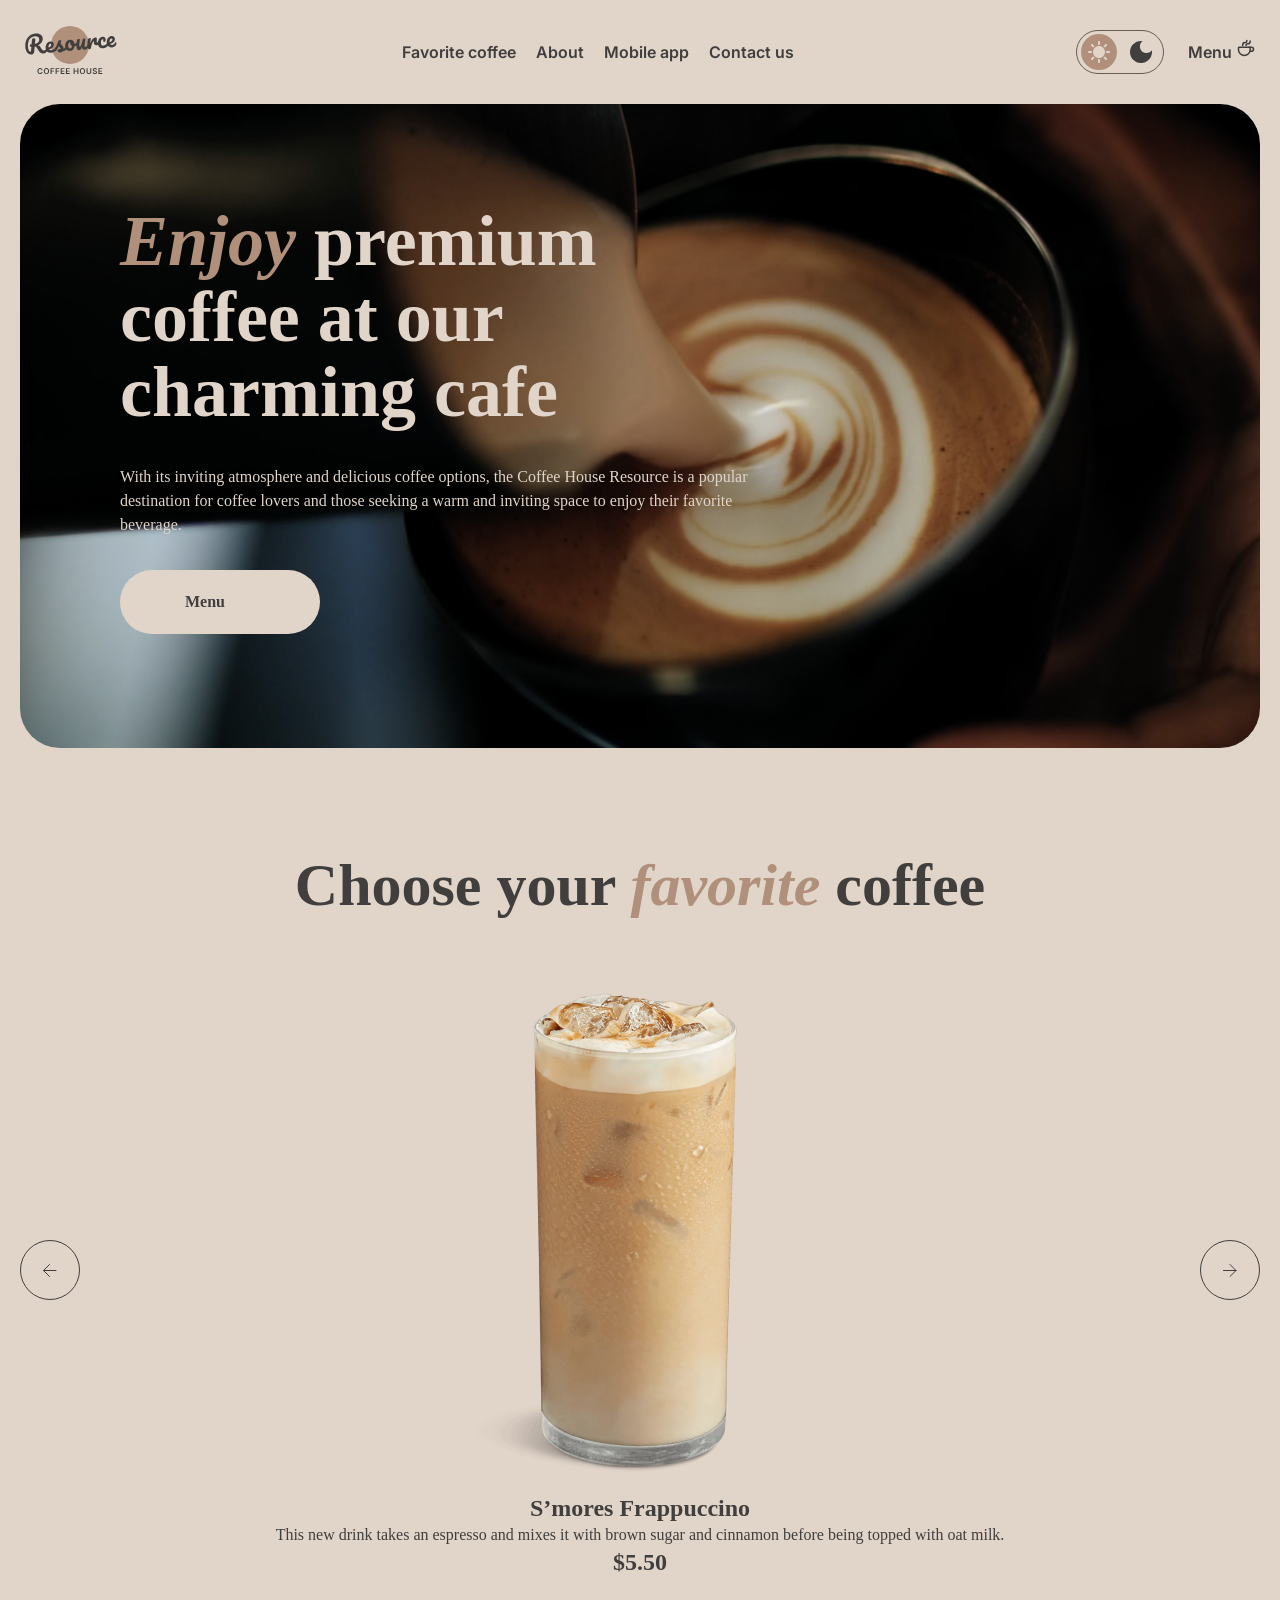
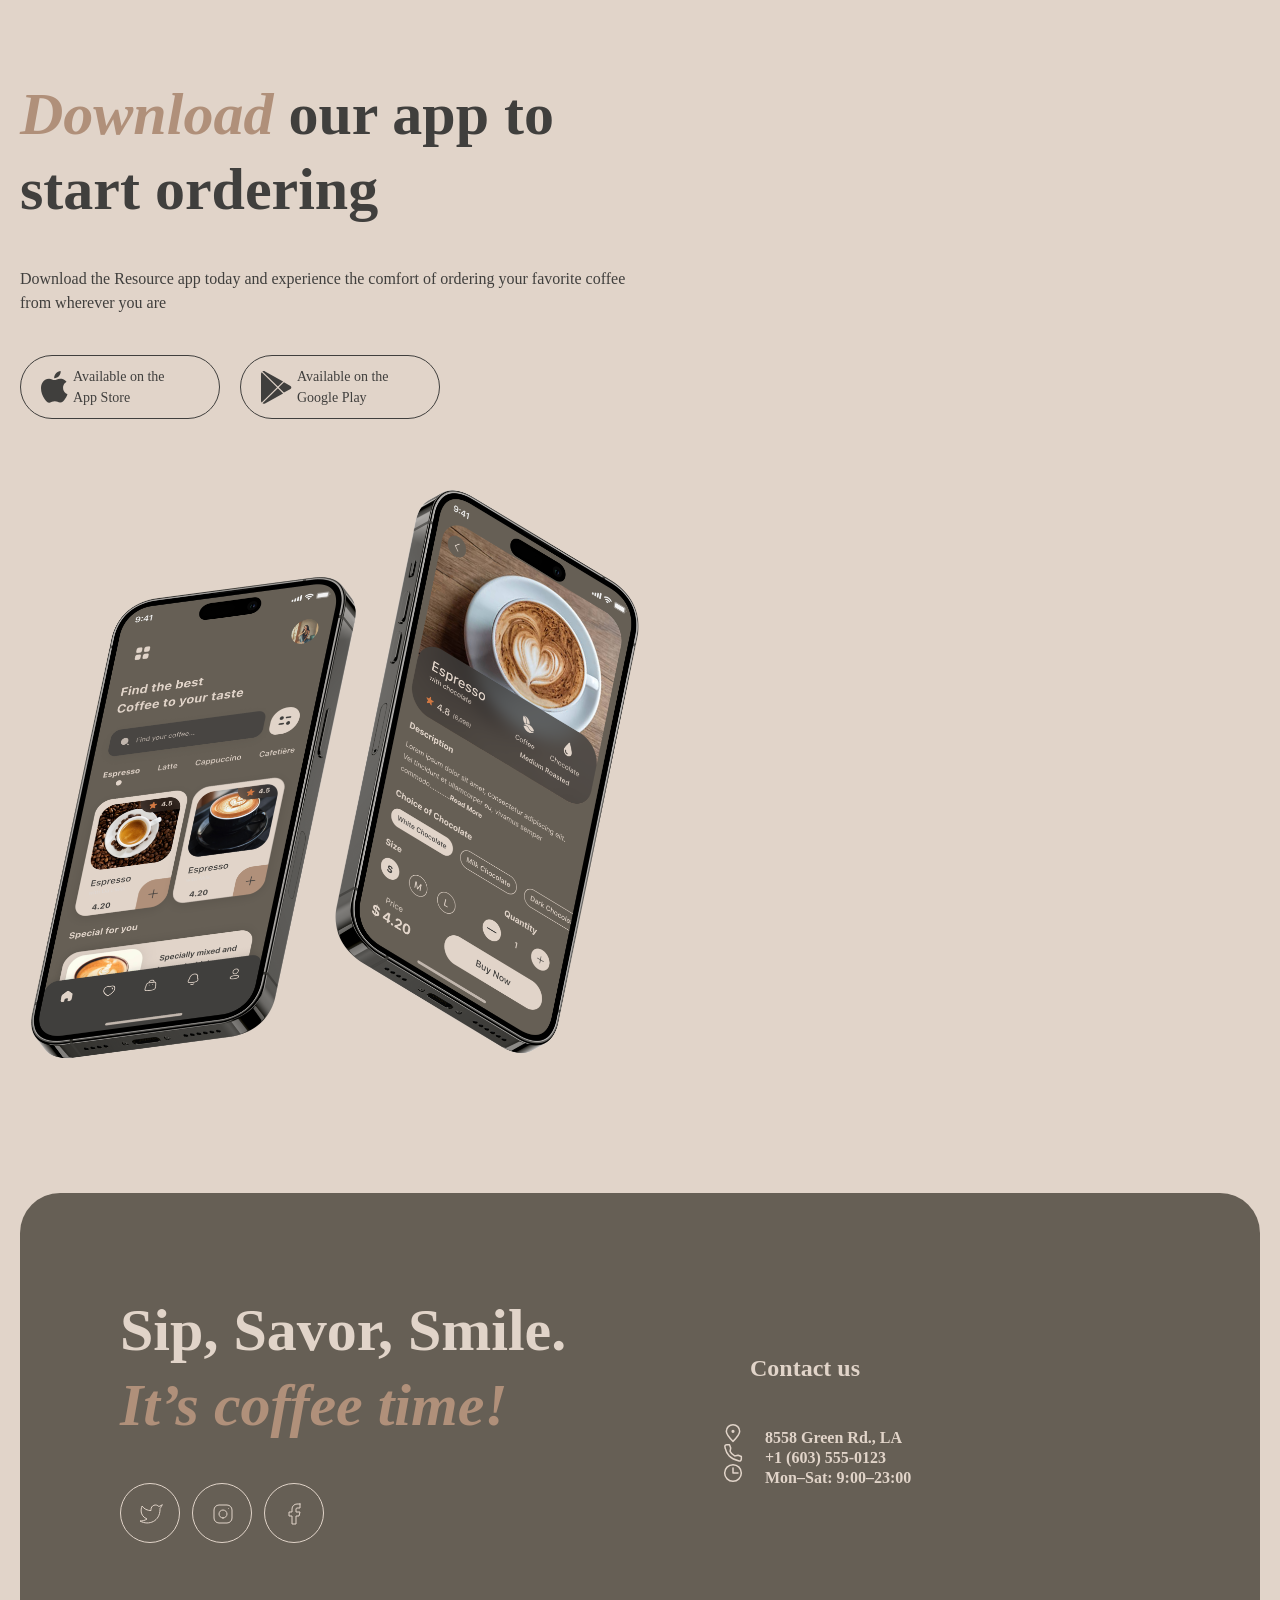
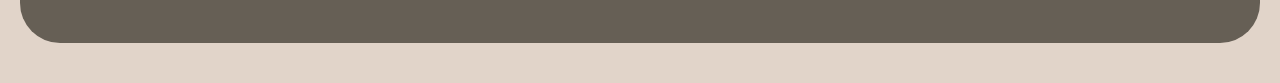
==== index.html @ a13980dd "feat: initial commit for rs school" ====
<!DOCTYPE html>
<html lang="en">

<head>
    <meta charset="UTF-8">
    <meta name="viewport" content="width=device-width, initial-scale=1.0">
    <link rel="icon" href="assets/logo_main.svg">
    <link rel="preconnect" href="https://fonts.googleapis.com">
    <link rel="preconnect" href="https://fonts.gstatic.com" crossorigin>
    <link
        href="https://fonts.googleapis.com/css2?family=Inter:ital,opsz,wght@0,14..32,100..900;1,14..32,100..900&display=swap"
        rel="stylesheet">
    <link rel="stylesheet" href="style.css">
    <title>Coffe House</title>
</head>

<body>

    <header>
        <div class="conteiner">
            <div class="header_wrapper">
                <div class="header_logo">
                    <a href="index.html"><img src="assets/logo_main.svg" alt="wait"></a>
                </div>
                <nav class="header_nav">
                    <ul class="header_list">
                        <li class="items_list">
                            <a href="#coffee">Favorite coffee</a>
                        </li>
                        <li class="items_list">
                            <a href="#About">About</a>
                        </li>
                        <li class="items_list">
                            <a href="#app">Mobile app</a>
                        </li>
                        <li class="items_list">
                            <a href="#contact">Contact us</a>
                        </li>
                    </ul>
                </nav>
                <div class="header_menu">
                    <div class="theme">
                        <div class="selected_sun"><img class="icon_sun" src="assets/Sun.svg" alt="wait"></div>
                        <div class="selected_moon"><svg aria-hidden="true" width="22" height="22" viewBox="0 0 18 18"
                                fill="none" xmlns="http://www.w3.org/2000/svg">
                                <path
                                    d="M9 0C4.03 0 0 4.03 0 9C0 13.97 4.03 18 9 18C13.97 18 18 13.97 18 9C18 8.54 17.96 8.08 17.9 7.64C16.92 9.01 15.32 9.9 13.5 9.9C10.52 9.9 8.1 7.48 8.1 4.5C8.1 2.69 8.99 1.08 10.36 0.0999999C9.92 0.0399999 9.46 0 9 0Z"
                                    fill="currentColor" />
                            </svg></div>
                    </div>
                    <div class="cup">
                        <a href="menu.html" class="cup_menu">
                            <p class="menu">Menu <img src="assets/coffee-cup.svg" class="hidden-img" alt="wait"></p>
                        </a>
                    </div>
                    <div class="menu_burger"> 
                        <img src="assets/button-icon-burger.svg" alt="wait">
                    </div>
                </div>
            </div>
        </div>
    </header>
    <section>
        <div class="conteiner" id="coffee">
            <div class="hero">
                <div class="hero_text">
                    <h1><span class="colored_word">Enjoy</span> premium coffee at our charming cafe</h1>
                    <p class="main_text">With its inviting atmosphere and delicious coffee options, the Coffee House
                        Resource is a popular
                        destination for coffee lovers and those seeking a warm and inviting space to enjoy their
                        favorite
                        beverage.</p>
                    <div class="menu_btn">
                         <a  href="menu.html" class="menu_button">Menu</a>  <img class="cup_button" src="assets/coffee-cup.svg"
                                alt="wait">
                    </div>
                </div>

            </div>
        </div>
    </section>
    <section>
        <div class="conteiner" id="About">
            <div class="favorite_cofe">
                <div class="text_slider">
                    <h2>Choose your <span class="colored_word">favorite</span> coffee</h2>
                </div>
                <div class="slider">
                    <div class="left_arrow">
                        <svg class="left" aria-hidden="true" width="14" height="13" viewBox="0 0 14 13" fill="none"
                            xmlns="http://www.w3.org/2000/svg">
                            <path d="M13 6.5H0.5M6.5 12.5L0.5 6.5L6.5 0.5" stroke="currentColor" stroke-linecap="round"
                                stroke-linejoin="round" />
                        </svg>
                    </div>
                    <div>
                        <div class="cofe_text">
                            <img class="cofeimg" src="assets/coffee-slider-1.svg" alt="wait">
                            <h3>S’mores Frappuccino</h3>
                            <p>This new drink takes an espresso and mixes it with brown sugar and cinnamon before being
                                topped
                                with oat milk.</p>
                            <h3>$5.50</h3>
                        </div>
                    </div>

                    <div class="right_arrow">
                        <svg aria-hidden="true" width="14" height="13" viewBox="0 0 14 13" fill="none"
                            xmlns="http://www.w3.org/2000/svg">
                            <path d="M0.5 6.5H13M7 12.5L13 6.5L7 0.5" stroke="currentColor" stroke-linecap="round"
                                stroke-linejoin="round" />
                        </svg>
                    </div>

                </div>
            </div>
        </div>
    </section>
    <section>
        <div class="conteiner" id="app">
            <div class="download">
                <div class="download_text">
                    <h2><span class="colored_word">Download</span> our app to start ordering</h2>
                    <p>Download the Resource app today and experience the comfort of ordering your favorite coffee from
                        wherever you are</p>
                    <div class="btn_app">
                        <a href="#"> <svg aria-hidden="true" width="27" height="32" viewBox="0 0 27 32"
                                fill="currentColor" xmlns="http://www.w3.org/2000/svg">
                                <path
                                    d="M22.0578 16.8306C22.021 12.8323 25.4156 10.8871 25.5708 10.7966C23.6483 8.06361 20.6684 7.69021 19.6213 7.66043C17.1185 7.40364 14.6909 9.12057 13.4159 9.12057C12.1156 9.12057 10.1523 7.68524 8.03638 7.72742C5.31352 7.76836 2.76624 9.30541 1.36919 11.6922C-1.51399 16.5589 0.636305 23.7107 3.39861 27.6446C4.7804 29.5711 6.39503 31.7223 8.50843 31.6466C10.576 31.5635 11.3483 30.3614 13.8435 30.3614C16.3157 30.3614 17.0409 31.6466 19.1963 31.5982C21.4153 31.5635 22.8124 29.6629 24.1458 27.719C25.7426 25.5108 26.3839 23.3361 26.4093 23.2245C26.3572 23.2071 22.0998 21.6229 22.0578 16.8306Z"
                                    fill="currentColor" />
                                <path
                                    d="M17.9863 5.07263C19.0983 3.71671 19.8592 1.872 19.648 0C18.0384 0.0694711 16.0256 1.08549 14.8664 2.41164C13.8409 3.58025 12.9248 5.49566 13.1615 7.29695C14.9695 7.42845 16.8259 6.40747 17.9863 5.07263Z"
                                    fill="currentColor" />
                            </svg>
                            <p>Available on the <br>App Store</p>
                        </a>
                        <a href="#"> <svg aria-hidden="true" width="31" height="33" viewBox="0 0 31 33"
                                fill="currentColor" xmlns="http://www.w3.org/2000/svg">
                                <path
                                    d="M0.572202 1.40304C0.209755 1.77297 0 2.34891 0 3.09478V29.6995C0 30.4453 0.209755 31.0213 0.572202 31.3912L0.661658 31.4724L15.9523 16.5701V16.2182L0.661658 1.31582L0.572202 1.40304Z"
                                    fill="currentColor" />
                                <path
                                    d="M22.894 21.54L17.8027 16.57V16.2181L22.9001 11.2482L23.0143 11.3128L29.0509 14.6617C30.7737 15.6121 30.7737 17.176 29.0509 18.1324L23.0143 21.4753L22.894 21.54Z"
                                    fill="currentColor" />
                                <path
                                    d="M22.0897 22.4008L16.8781 17.3195L1.49805 32.3166C2.07025 32.9031 3.00336 32.9738 4.06448 32.3873L22.0897 22.4008Z"
                                    fill="currentColor" />
                                <path
                                    d="M22.0897 10.3875L4.06448 0.400985C3.00336 -0.17947 2.07025 -0.108795 1.49805 0.477675L16.8781 15.4688L22.0897 10.3875Z"
                                    fill="currentColor" />
                            </svg>
                            <p>Available on the <br>Google Play</p>
                        </a>
                    </div>
                </div>
                <div>
                    <img class="cup_ofcoffe" src="assets/mobile-screens.svg" alt="wait">
                </div>
            </div>

        </div>
    </section>
    <footer>
        <div class="conteiner foot" id="contact">
            <div class="info_footer">
                <div class="social_links">
                    <h2>Sip, Savor, Smile. <span class="colored_word">It’s coffee time!</span> </h2>
                    <div>
                        <ul class="icon_circl">
                            <li class="icon_twitter">
                                <a href="https://x.com" target="_blank" rel="noopener noreferrer">
                                    <div>

                                        <svg aria-hidden="true" width="24" height="24" viewBox="0 0 24 24" fill="none"
                                            xmlns="http://www.w3.org/2000/svg">
                                            <path
                                                d="M23 3.01006C23 3.01006 20.9821 4.20217 19.86 4.54006C19.2577 3.84757 18.4573 3.35675 17.567 3.13398C16.6767 2.91122 15.7395 2.96725 14.8821 3.29451C14.0247 3.62177 13.2884 4.20446 12.773 4.96377C12.2575 5.72309 11.9877 6.62239 12 7.54006V8.54006C10.2426 8.58562 8.50127 8.19587 6.93101 7.4055C5.36074 6.61513 4.01032 5.44869 3 4.01006C3 4.01006 -1 13.0101 8 17.0101C5.94053 18.408 3.48716 19.109 1 19.0101C10 24.0101 21 19.0101 21 7.51006C20.9991 7.23151 20.9723 6.95365 20.92 6.68006C21.9406 5.67355 23 3.01006 23 3.01006Z"
                                                stroke="currentColor" stroke-linecap="round" stroke-linejoin="round" />
                                        </svg>

                                    </div>
                                </a>
                            </li>
                            <li class="icon_instagram">
                                <a href="https://www.instagram.com" target="_blank" rel="noopener noreferrer">
                                    <div>
                                        <svg aria-hidden="true" width="24" height="24" viewBox="0 0 24 24" fill="none"
                                            xmlns="http://www.w3.org/2000/svg">
                                            <path
                                                d="M12 16C14.2091 16 16 14.2091 16 12C16 9.79086 14.2091 8 12 8C9.79086 8 8 9.79086 8 12C8 14.2091 9.79086 16 12 16Z"
                                                stroke="currentColor" stroke-linecap="round" stroke-linejoin="round" />
                                            <path
                                                d="M3 16V8C3 5.23858 5.23858 3 8 3H16C18.7614 3 21 5.23858 21 8V16C21 18.7614 18.7614 21 16 21H8C5.23858 21 3 18.7614 3 16Z"
                                                stroke="currentColor" />
                                            <path d="M17.5 6.51L17.51 6.49889" stroke="currentColor"
                                                stroke-linecap="round" stroke-linejoin="round" />
                                        </svg>

                                    </div>
                                </a>
                            </li>
                            <li class="icon_facebook">
                                <a href="https://www.facebook.com/?locale=ru_RU" target="_blank"
                                    rel="noopener noreferrer">
                                    <div>

                                        <svg aria-hidden="true" width="24" height="24" viewBox="0 0 24 24" fill="none"
                                            xmlns="http://www.w3.org/2000/svg">
                                            <path
                                                d="M17 2H14C12.6739 2 11.4021 2.52678 10.4645 3.46447C9.52678 4.40215 9 5.67392 9 7V10H6V14H9V22H13V14H16L17 10H13V7C13 6.73478 13.1054 6.48043 13.2929 6.29289C13.4804 6.10536 13.7348 6 14 6H17V2Z"
                                                stroke="currentColor" stroke-linecap="round" stroke-linejoin="round" />
                                        </svg>
                                    </div>
                                </a>
                            </li>
                        </ul>
                    </div>
                </div>
                <div class="contacts">
                    <h3>Contact us</h3>
                    <div>
                        <ul class="list_about">
                            <li class="icon map"> <a href="https://www.google.com/maps" target="_blank"
                                    rel="noopener noreferrer">8558 Green Rd., LA</a> </li>
                            <li class="icon phone">+1 (603) 555-0123</li>
                            <li class="icon clock">Mon–Sat: 9:00–23:00</li>
                        </ul>
                    </div>
                </div>
            </div>
        </div>
    </footer>
</body>

</html>
---- style.css ----
*,
*::after,
*::before {
    box-sizing: border-box;
    padding: 0;
    margin: 0;
}

html {
    scroll-behavior: smooth;
}

h1 {
    font-family: var(--font-family);
    font-weight: 600;
    font-size: 72px;
    line-height: 105%;
    color: #E1D4C9;
}

h2 {
    font-family: var(--font-family);
    font-weight: 600;
    font-size: 60px;
    line-height: 125%;
    text-align: center;
    color: #403F3D;
}

h3 {
    font-family: var(--font-family);
    font-weight: 600;
    font-size: 24px;
    line-height: 125%;
    text-align: center;
    color: #403F3D;
}

p {
    font-family: var(--font-family);
    font-weight: 400;
    font-size: 16px;
    line-height: 150%;
    color: #403F3D;
}

p.main_text {
    color: #E1D4C9;
}

p.menu {

    font-family: Inter;
    font-weight: 600;
    font-size: 16px;
    line-height: 150%;
    color: #403F3D;

}

span.colored_word {
    color: #B0907A;
    font-style: italic;
}



ul {
    list-style: none;


}



body {
    width: 100%;
    height: 100%;
    display: flex;
    flex-direction: column;
    padding: 20px 20px 40px;
    background: #E1D4C9;
    justify-content: center;


}

.conteiner {
    /* display: flex; */
    margin: 0px auto;
    border-radius: 40px;
    max-width: 1360px;
    width: 100%;

    /* padding-bottom: 100px; */

}

section {
    padding-bottom: 100px;
}

.header_wrapper {
    width: 100%;
    display: flex;
    flex-wrap: wrap;
    align-items: center;
    justify-content: space-between;
    padding-bottom: 20px;
}

.header_list {
    display: flex;
    flex-wrap: wrap;
}


nav ul {
    list-style-type: none;
    margin: 0;
    padding: 0;
    display: flex;
    gap: 20px;
}

nav a {
    text-decoration: none;
    color: #333;
}

.items_list a {
    font-family: Inter;
    font-weight: 600;
    font-size: 16px;
    line-height: 150%;
    color: #403F3D;


}

.header_menu {
    width: 184px;
    display: flex;
    justify-content: space-between;
    align-items: center;
    flex-wrap: wrap;
}

.header_list a:hover {
    color: #B0907A;
}

.theme {
    display: flex;
    justify-content: space-between;
    align-items: center;
    border: 1px solid #665F55;
    border-radius: 100px;
    padding: 4px;
    width: 88px;
    height: 44px;
}



.icon_sun {
    width: 22px;
    height: 22px;

}

.icon_moon {
    width: 22px;
    height: 22px;
}

.selected_sun {
    width: 36px;
    height: 36px;
    border-radius: 50%;
    padding: 7px;

    background-color: #B0907A;

}

.selected_moon {
    width: 36px;
    height: 36px;
    border-radius: 50%;
    padding: 7px;
    color: #403F3D;
    background-color: #E1D4C9;
}

.selected_moon:hover {
    color: #E1D4C9;
    background-color: #665F55;

}

.cup {
    /* outline: 1px solid red; */
    width: 72px;
    height: 28px;


}

.cup_menu {
    text-decoration: none;
    color: inherit;
    font-size: inherit;
    font-weight: inherit;
    cursor: default;
}

.cup_menu:active {
    text-decoration-line: underline;
}

.menu_burger {
    display: none;
}


.hero {
    display: flex;
    justify-content: space-between;
    flex-wrap: wrap;
    min-height: 644px;
    min-width: 630px;
    background-image: url(assets/img-hero.png);
    background-size: cover;
    background-position: center;
    background-repeat: no-repeat;
    border-radius: 40px;
    padding: 100px;
    gap: 20px;
}

.hero_text {
    width: 100%;
    max-width: 630px;
    display: flex;
    justify-content: flex-start;
    flex-wrap: wrap;
    gap: 20px;

}

/* .menu_button {
    display: inline-flex;
    border-radius: 100px;
    padding: 20px 78px;
    width: 200px;
    height: 64px;
    font-family: var(--font-family);
    font-weight: 600;
    font-size: 16px;
    line-height: 150%;
    text-align: center;
    color: #403F3D;
    background-color: #E1D4C9;
    border: none;
    gap: 10px;
    transition: background 0.3 ease;
    cursor: pointer;
    align-items: center;
} */

.menu_button a {
    text-decoration: none;
    color: inherit;
    font-size: inherit;
    font-weight: inherit;
    cursor: pointer;
}

.menu_btn {
    width: 100%;
    display: flex;
    flex-direction: row;
    justify-content: center;
    align-items: center;
    gap: 10px;
    flex-wrap: wrap;
    border-radius: 100px;
    width: 200px;
    height: 64px;
    background-color: #E1D4C9;
}


.menu_btn a {
    text-decoration: none;
    color: #403F3D;
    font-family: var(--font-family);
    font-weight: 600;
    font-size: 16px;
    line-height: 150%;
    text-align: center;



}

.menu_btn:hover .cup_button {
    width: 1em;
    opacity: 1;


}

.cup_button {

    opacity: 0;
}


/* раздел о кофе с каруселью */


.favorite_cofe {
    display: flex;
    flex-direction: column;
    justify-content: space-between;
    flex-wrap: wrap;
    align-items: center;
    gap: 40px;

}

.slider {
    width: 100%;
    display: flex;
    justify-content: space-between;
    align-items: center;
}

.cofe_text {
    width: 100%;
    display: flex;
    flex-direction: column;
    justify-content: space-between;
    align-items: center;

}

.left_arrow {
    display: flex;
    justify-content: center;
    align-items: center;
    border: 1px solid #403F3D;
    border-radius: 100px;
    width: 60px;
    height: 60px;
    color: #403F3D;
    aspect-ratio: 1;
}

.right_arrow {
    display: flex;
    justify-content: center;
    align-items: center;
    border: 1px solid #403F3D;
    border-radius: 100px;
    width: 60px;
    height: 60px;
    color: #403F3D;
    aspect-ratio: 1;
}

.left_arrow:hover {
    background: #403F3D;
    color: #E1D4C9;
}

.right_arrow:hover {
    background: #403F3D;
    color: #E1D4C9;
}

/* слайд с загрузкой */

.download {
    width: 100%;
    display: flex;
    flex-direction: row;
    justify-content: space-between;
    align-items: center;
    flex-wrap: wrap;
    gap: 40px;
}

.download_text {
    max-width: 630px;
    width: 100%;
    display: flex;
    flex-direction: column;
    align-items: flex-start;
    /* justify-content: space-between; */
    flex-wrap: wrap;
    gap: 40px;
}

.btn_app {
    width: 100%;
    display: flex;
    flex-direction: row;
    gap: 20px;
    flex-wrap: wrap;
}

.download_text h2 {
    text-align: left;
}

.btn_app a {
    border: 1px solid #403F3D;
    border-radius: 100px;
    padding: 15px 20px;
    width: 200px;
    height: 64px;
    background-color: #E1D4C9;
    display: inline-flex;
    align-items: center;
    gap: 5px;
    color: #403F3D;
    text-decoration: none;
}

.btn_app a p {
    color: inherit;
    font-size: 14px;
}


.btn_app a:hover {
    background: #403F3D;
    color: #E1D4C9;
}


.cup_ofcoffe {
    max-width: 630px;
    width: 100%;
}

/* окончание сайта */

.info_footer {
    display: flex;
    flex-wrap: wrap;
    gap: 100px;

}

.social_links {
    max-width: 530px;
    width: 100%;
    display: flex;
    flex-direction: column;
    flex-wrap: wrap;
    justify-content: center;
    gap: 40px;


}

.social_links h2 {
    color: #E1D4C9;
    text-align: left;
}

.conteiner.foot {
    background: #665F55;

}

.contacts h3 {
    color: #E1D4C9;
    text-align: left;
}

.contacts {
    width: 100%;
    max-width: 333px;
    display: flex;
    flex-direction: column;
    justify-content: center;
    flex-wrap: wrap;
    gap: 40px;
    flex-shrink: 0;
}

.icon {
    white-space: nowrap;
    width: 200px;
    padding: 0px 15px;
    font-family: var(--font-family);
    font-weight: 600;
    font-size: 16px;
    line-height: 150%;
    color: #E1D4C9;
}

.icon a {
    text-decoration: none;
    color: inherit;
    font-size: inherit;
    font-weight: inherit;
    cursor: default;
}

.icon a:hover {
    text-decoration-line: underline;
}

footer .conteiner {
    padding: 100px;
}

.icon_circl img {
    width: 24px;
    height: 24px;
}

.icon_circl a {
    text-decoration: none;
    color: #E1D4C9;
    font-size: inherit;
    font-weight: inherit;
    cursor: default;
}

.icon_circl div {
    align-items: center;
    padding: 18px;
    border: 1px solid #E1D4C9;
    border-radius: 100px;
    width: 60px;
    height: 60px;
}

.icon_circl div:hover {
    background: #E1D4C9;
    color: #403F3D;
}



.icon_circl {
    display: flex;

    align-items: center;
    gap: 12px;
}

.icon.map {
    width: 20px;
    height: 20px;
    list-style-image: url(assets/map.svg);
}

.icon.phone {
    width: 20px;
    height: 20px;
    list-style-image: url(assets/phone.svg);
}

.icon.clock {
    width: 20px;
    height: 20px;
    list-style-image: url(assets/clock.svg);
}

/* медиазапрос */

@media (max-width: 768px) {
    .hero {

        justify-content: flex-start;

        min-height: 552px;
        min-width: 348px;
        padding: 20px clamp(20px, -19.23px + 10.31vw, 60px);
        align-items: center;

    }


    footer .conteiner {
        padding: clamp(60px, 20.82px + 10.31vw, 100px);
    }

    .info_footer {
        gap: clamp(60px, 20.82px + 10.31vw, 100px);
    }

    .header_nav {
        display: none;
    }

    .cup {
        display: none;
    }

    .cofeimg {
        max-width: 100%;
        height: auto;

    }


    .menu_burger {
        display: flex;
    }

    .social_links {
        gap: 15px;
    }

    h1 {
        font-size: clamp(42px, 12.62px + 7.73vw, 72px);
    }

    h2 {
        font-size: clamp(32px, 4.54px + 7.22vw, 60px);
    }


}

@media (max-width: 500px) {

    .left_arrow,
    .right_arrow {
        display: none;
    }

}
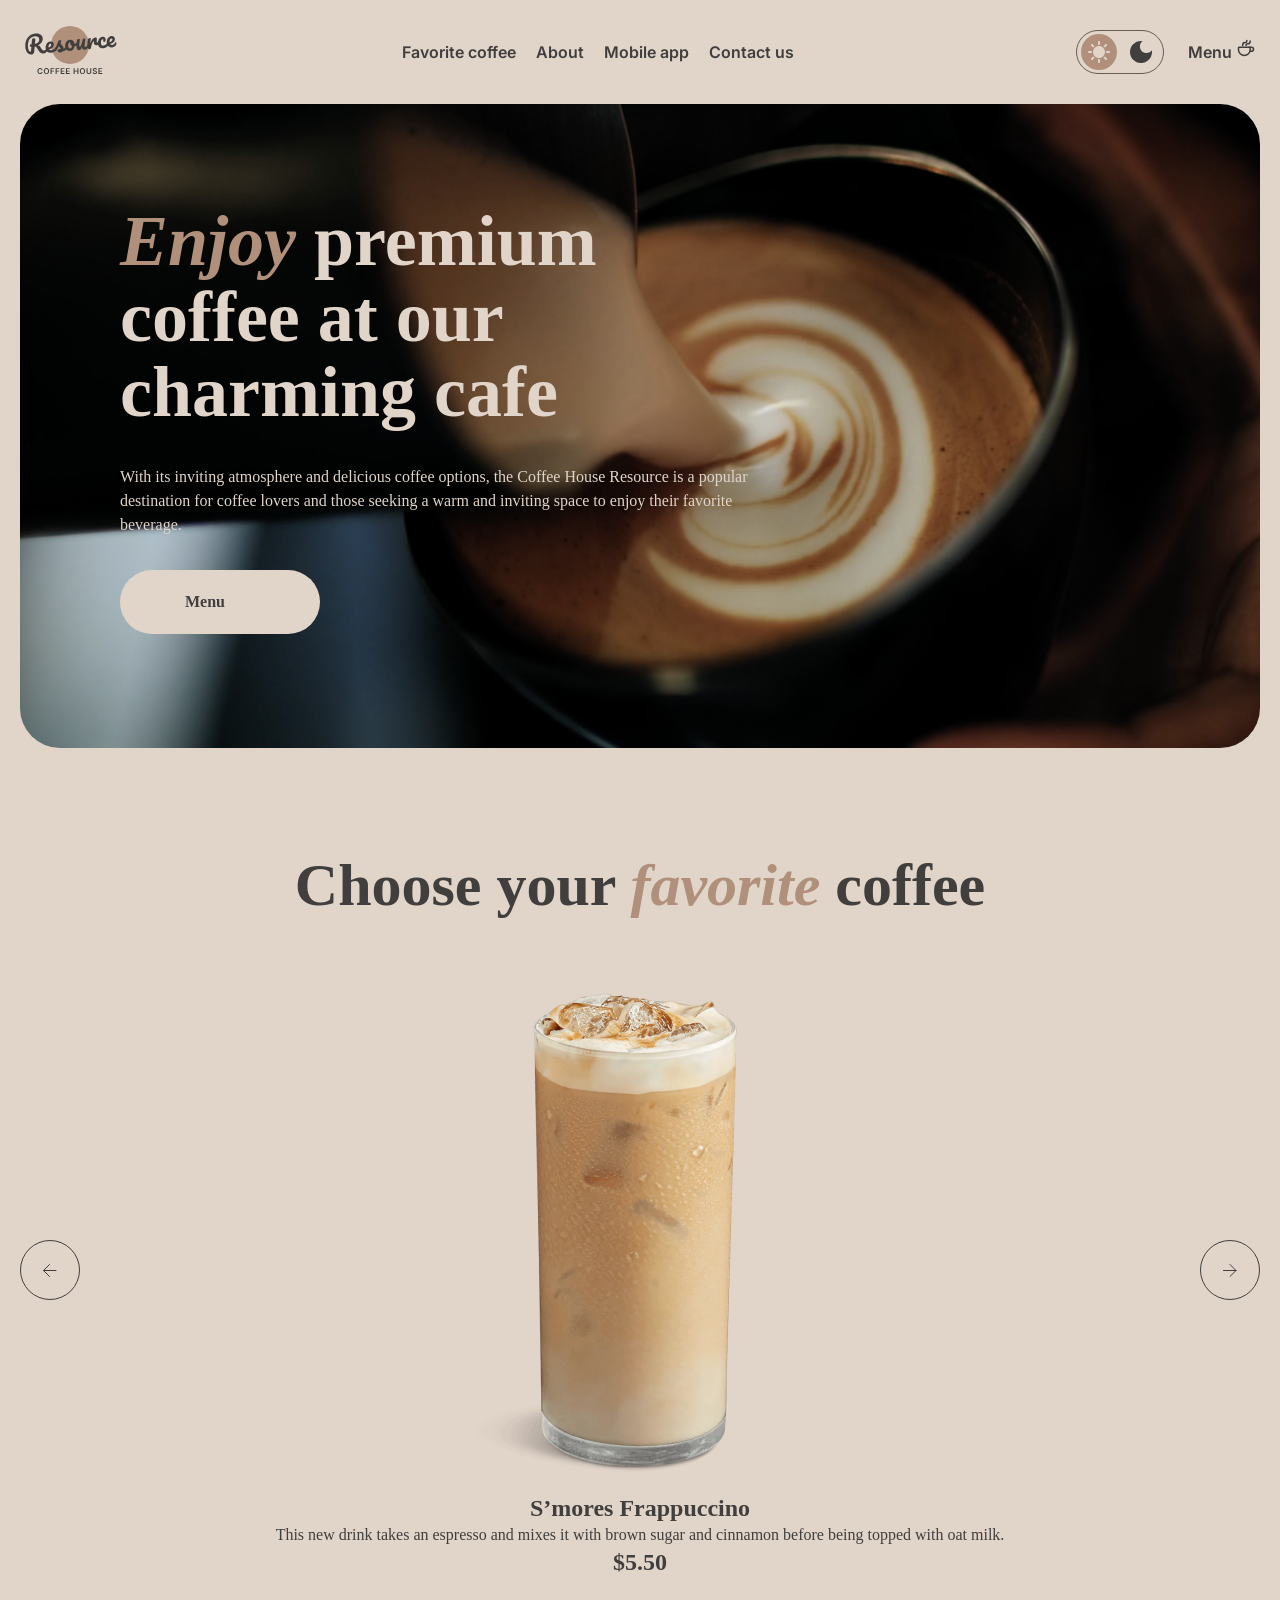
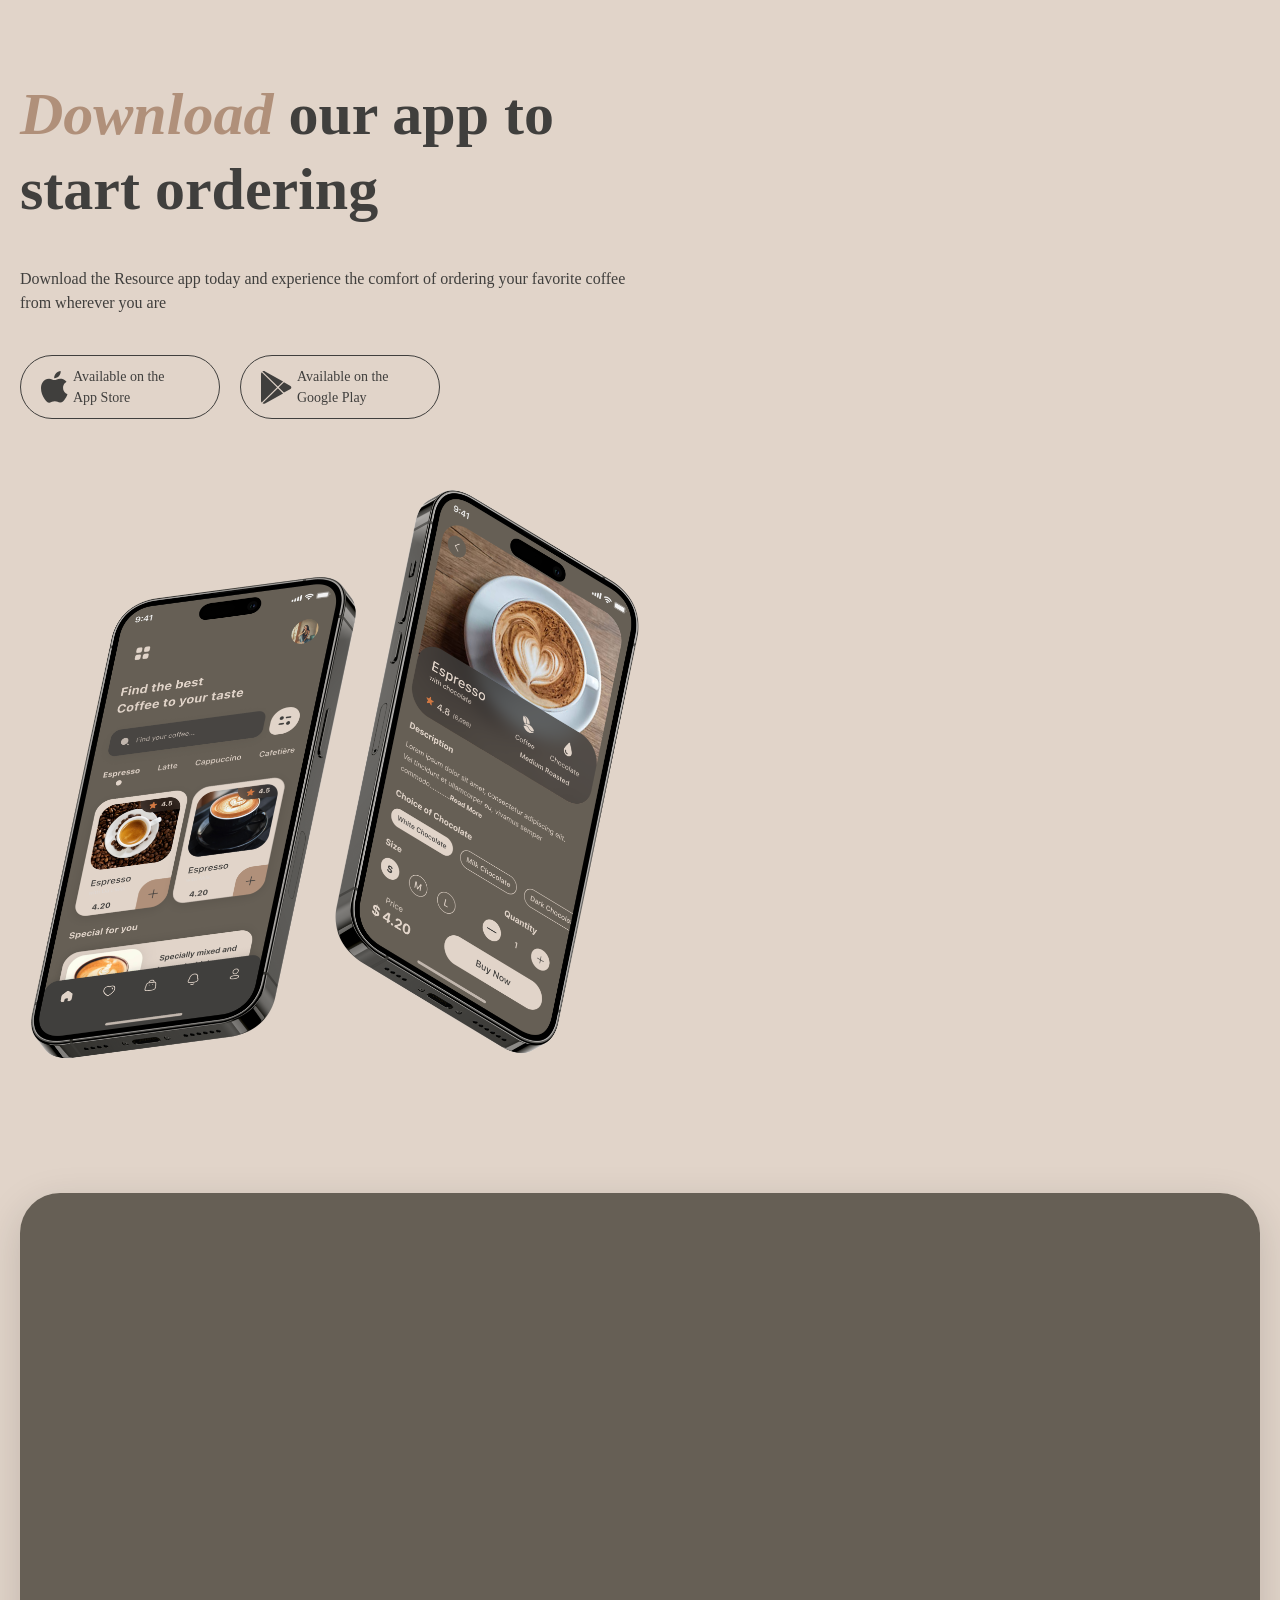
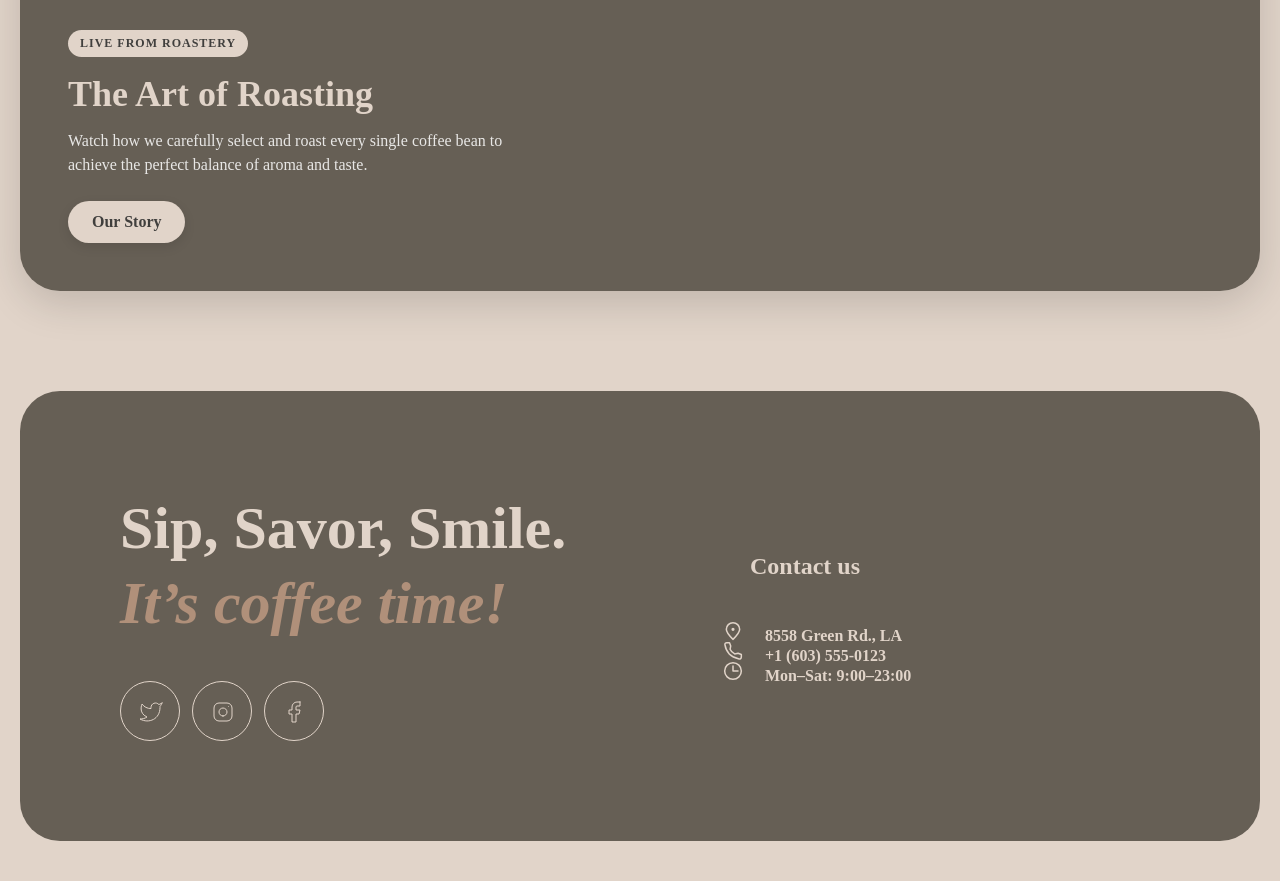
==== commit 5d2b1e4c: "style" ====
--- a/index.html
+++ b/index.html
@@ -53,7 +53,7 @@
                             <p class="menu">Menu <img src="assets/coffee-cup.svg" class="hidden-img" alt="wait"></p>
                         </a>
                     </div>
-                    <div class="menu_burger"> 
+                    <div class="menu_burger">
                         <img src="assets/button-icon-burger.svg" alt="wait">
                     </div>
                 </div>
@@ -71,8 +71,8 @@
                         favorite
                         beverage.</p>
                     <div class="menu_btn">
-                         <a  href="menu.html" class="menu_button">Menu</a>  <img class="cup_button" src="assets/coffee-cup.svg"
-                                alt="wait">
+                        <a href="menu.html" class="menu_button">Menu</a> <img class="cup_button"
+                            src="assets/coffee-cup.svg" alt="wait">
                     </div>
                 </div>
 
@@ -161,6 +161,26 @@
 
         </div>
     </section>
+    <section class="video-section">
+        <div class="conteiner">
+            <div class="video-wrapper">
+                <!-- Само видео -->
+                <video autoplay loop muted playsinline>
+                    <source src="assets/2909914-uhd_3840_2024_24fps.mp4" type="video/mp4">
+                    Ваш браузер не поддерживает встроенные видео.
+                </video>
+                <div class="video-overlay">
+                    <span class="video-badge">Live From Roastery</span>
+                    <h2 class="video-overlay-title">The Art of Roasting</h2>
+                    <p class="video-overlay-text">Watch how we carefully select and roast every single coffee bean to
+                        achieve the perfect balance of aroma and taste.</p>
+                    <a href="#" class="video-btn">
+                        <span>Our Story</span>
+                    </a>
+                </div>
+            </div>
+        </div>
+    </section>
     <footer>
         <div class="conteiner foot" id="contact">
             <div class="info_footer">
--- a/style.css
+++ b/style.css
@@ -249,25 +249,7 @@
 
 }
 
-/* .menu_button {
-    display: inline-flex;
-    border-radius: 100px;
-    padding: 20px 78px;
-    width: 200px;
-    height: 64px;
-    font-family: var(--font-family);
-    font-weight: 600;
-    font-size: 16px;
-    line-height: 150%;
-    text-align: center;
-    color: #403F3D;
-    background-color: #E1D4C9;
-    border: none;
-    gap: 10px;
-    transition: background 0.3 ease;
-    cursor: pointer;
-    align-items: center;
-} */
+
 
 .menu_button a {
     text-decoration: none;
@@ -447,6 +429,110 @@
     width: 100%;
 }
 
+/* видео */
+
+.video-section {
+    width: 100%;
+}
+
+.video-wrapper {
+    position: relative; 
+    width: 100%;
+    max-width: 1360px;
+    margin: 0 auto;
+    border-radius: 40px;
+    overflow: hidden;
+    box-shadow: 0 12px 40px rgba(0, 0, 0, 0.15);
+    aspect-ratio: 16 / 9;
+    background-color: #665f55;
+}
+
+.video-wrapper::after {
+    position: absolute;
+    inset: 0;
+    background: linear-gradient(to top, rgba(0, 0, 0, 0.7) 0%, rgba(0, 0, 0, 0.2) 50%, transparent 100%);
+    pointer-events: none; 
+    transition: opacity 0.5s ease;
+}
+
+.video-wrapper video {
+    width: 100%;
+    height: 100%;
+    object-fit: cover;
+    display: block;
+    transition: transform 0.8s ease; 
+}
+
+
+.video-overlay {
+    position: absolute;
+    bottom: 48px; 
+    left: 48px;  
+    z-index: 2;
+    max-width: 460px; 
+    text-align: left;
+    display: flex;
+    flex-direction: column;
+    align-items: flex-start;
+}
+
+
+.video-badge {
+    background-color: #E1D4C9;
+    color: #403F3D;
+    font-family: var(--font-family);
+    font-size: 12px;
+    font-weight: 600;
+    text-transform: uppercase;
+    letter-spacing: 1px;
+    padding: 6px 12px;
+    border-radius: 100px;
+    margin-bottom: 16px;
+}
+
+
+.video-overlay-title {
+    font-family: var(--font-family);
+    font-size: 36px;
+    font-weight: 600;
+    color: #E1D4C9;
+    margin: 0 0 12px 0;
+    line-height: 1.2;
+}
+
+
+.video-overlay-text {
+    font-family: var(--font-family);
+    font-size: 16px;
+    line-height: 1.5;
+    color: rgba(255, 255, 255, 0.85); 
+    margin: 0 0 24px 0;
+}
+
+
+.video-btn {
+    display: inline-flex;
+    align-items: center;
+    gap: 8px;
+    background-color: #E1D4C9;
+    color: #403F3D;
+    text-decoration: none;
+    font-family: var(--font-family);
+    font-size: 16px;
+    font-weight: 600;
+    padding: 12px 24px;
+    border-radius: 100px;
+    box-shadow: 0 4px 12px rgba(0, 0, 0, 0.1);
+    transition: background-color 0.3s ease, color 0.3s ease, gap 0.3s ease;
+}
+
+
+.video-btn:hover {
+    background-color: #665f55;
+    color: #E1D4C9;
+    gap: 12px; 
+}
+
 /* окончание сайта */
 
 .info_footer {
@@ -628,6 +714,21 @@
     h2 {
         font-size: clamp(32px, 4.54px + 7.22vw, 60px);
     }
+     .video-overlay {
+        bottom: 24px;
+        left: 24px;
+        right: 24px; /* На мобильных растягиваем на всю доступную ширину */
+        max-width: 100%;
+    }
+    
+    .video-overlay-title {
+        font-size: 24px; /* Уменьшаем шрифт на смартфонах */
+    }
+    
+    .video-overlay-text {
+        font-size: 14px;
+        margin-bottom: 16px;
+    }
 
 
 }
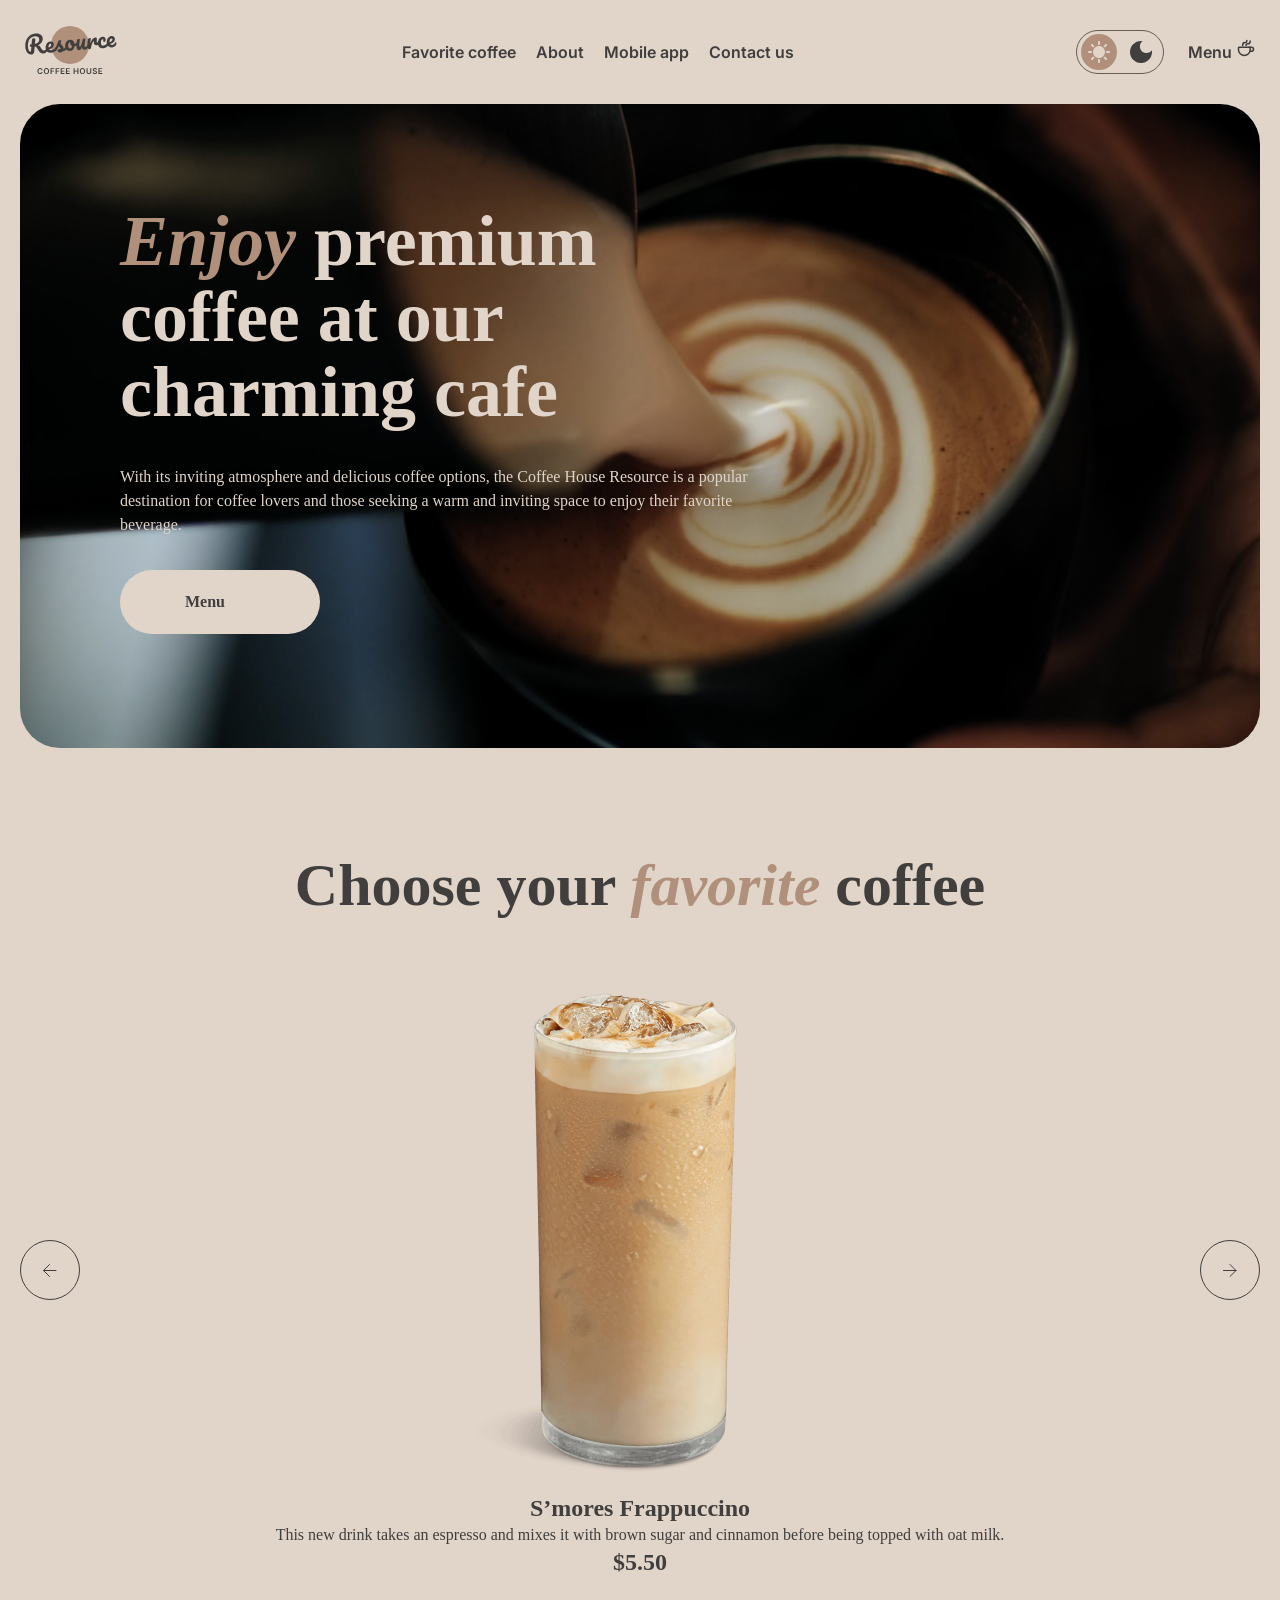
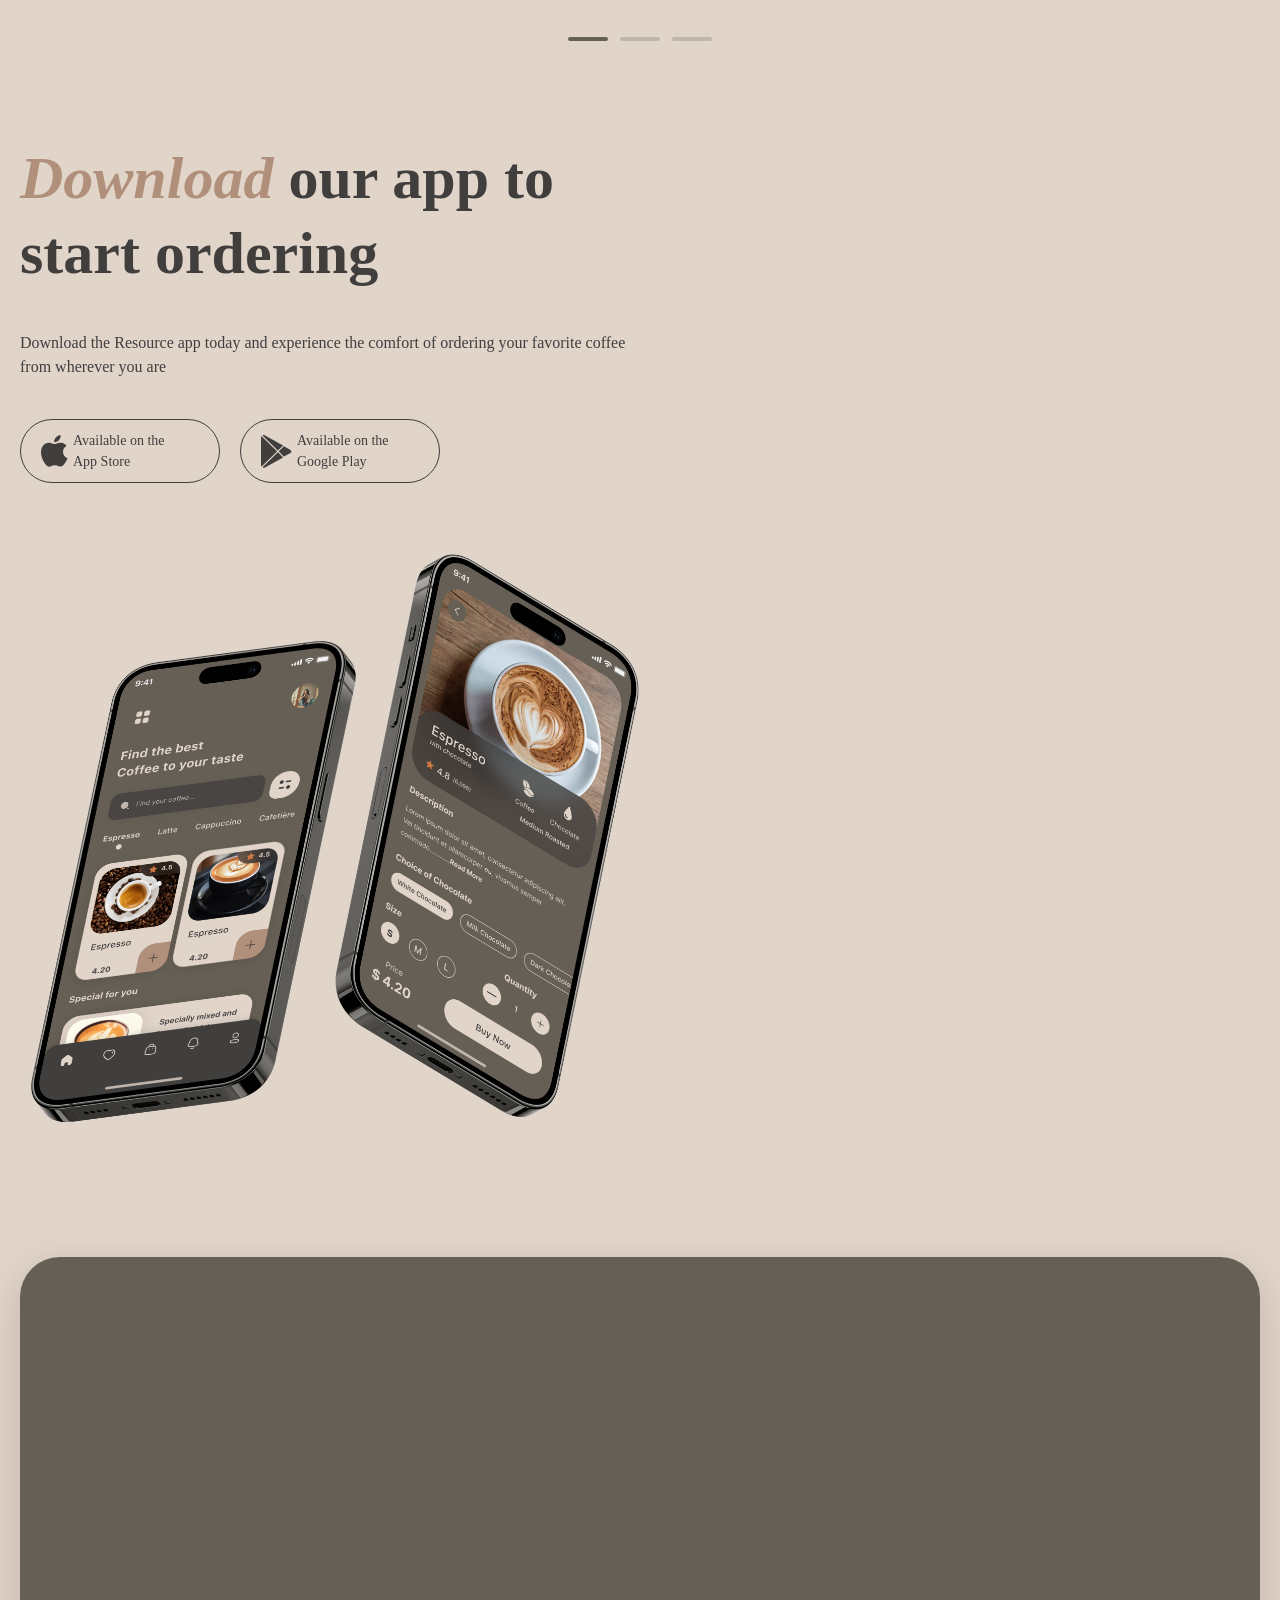
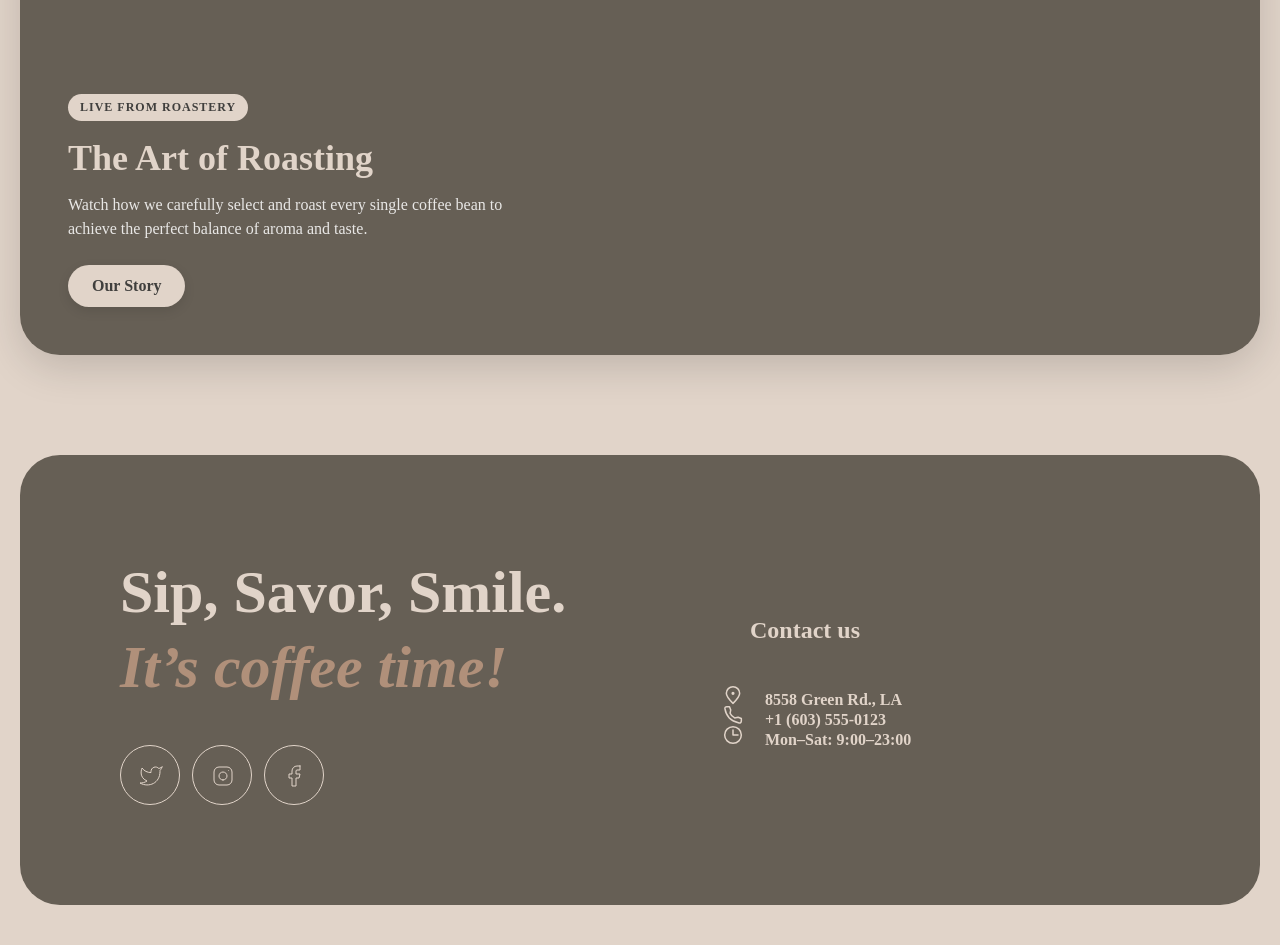
==== commit 775b8f6c: "add burger-menu and slider" ====
--- a/index.html
+++ b/index.html
@@ -36,6 +36,9 @@
                         <li class="items_list">
                             <a href="#contact">Contact us</a>
                         </li>
+                        <li class="items_list burger-menu-link">
+                            <a href="menu.html">Menu <img src="assets/coffee-cup.svg" alt="wait"></a>
+                        </li>
                     </ul>
                 </nav>
                 <div class="header_menu">
@@ -53,8 +56,9 @@
                             <p class="menu">Menu <img src="assets/coffee-cup.svg" class="hidden-img" alt="wait"></p>
                         </a>
                     </div>
-                    <div class="menu_burger">
-                        <img src="assets/button-icon-burger.svg" alt="wait">
+                    <div class="menu_burger" id="burger-toggle">
+                        <span></span>
+                        <span></span>
                     </div>
                 </div>
             </div>
@@ -86,32 +90,40 @@
                     <h2>Choose your <span class="colored_word">favorite</span> coffee</h2>
                 </div>
                 <div class="slider">
-                    <div class="left_arrow">
+                    <div class="left_arrow" id="slider-prev">
                         <svg class="left" aria-hidden="true" width="14" height="13" viewBox="0 0 14 13" fill="none"
                             xmlns="http://www.w3.org/2000/svg">
                             <path d="M13 6.5H0.5M6.5 12.5L0.5 6.5L6.5 0.5" stroke="currentColor" stroke-linecap="round"
                                 stroke-linejoin="round" />
                         </svg>
                     </div>
-                    <div>
+                    <div class="slider_content_wrapper">
                         <div class="cofe_text">
-                            <img class="cofeimg" src="assets/coffee-slider-1.svg" alt="wait">
-                            <h3>S’mores Frappuccino</h3>
-                            <p>This new drink takes an espresso and mixes it with brown sugar and cinnamon before being
-                                topped
-                                with oat milk.</p>
-                            <h3>$5.50</h3>
+                            <img class="cofeimg" id="slide-img" src="assets/coffee-slider-1.svg" alt="wait">
+                            <h3 id="slide-title">S’mores Frappuccino</h3>
+                            <p id="slide-description">This new drink takes an espresso and mixes it with brown sugar and
+                                cinnamon before being topped with oat milk.</p>
+                            <h3 id="slide-price">$5.50</h3>
                         </div>
                     </div>
-
-                    <div class="right_arrow">
+                    <div class="right_arrow" id="slider-next">
                         <svg aria-hidden="true" width="14" height="13" viewBox="0 0 14 13" fill="none"
                             xmlns="http://www.w3.org/2000/svg">
                             <path d="M0.5 6.5H13M7 12.5L13 6.5L7 0.5" stroke="currentColor" stroke-linecap="round"
                                 stroke-linejoin="round" />
                         </svg>
                     </div>
-
+                </div>
+                <div class="slider_controls">
+                    <div class="slider_indicator active" data-index="0">
+                        <div class="progress_line"></div>
+                    </div>
+                    <div class="slider_indicator" data-index="1">
+                        <div class="progress_line"></div>
+                    </div>
+                    <div class="slider_indicator" data-index="2">
+                        <div class="progress_line"></div>
+                    </div>
                 </div>
             </div>
         </div>
@@ -251,6 +263,8 @@
             </div>
         </div>
     </footer>
+
+    <script src="index.js"></script>
 </body>
 
 </html>
--- a/style.css
+++ b/style.css
@@ -224,6 +224,11 @@
 }
 
 
+.burger-menu-link {
+    display: none;
+}
+
+/* второй контейнер */
 .hero {
     display: flex;
     justify-content: space-between;
@@ -363,6 +368,35 @@
     color: #E1D4C9;
 }
 
+/* индикаторы у карусели */
+.slider_controls {
+    display: flex;
+    gap: 12px;
+    justify-content: center;
+    margin-top: 20px;
+}
+
+.slider_indicator {
+    width: 40px;
+    height: 4px;
+    background: #C1B6AD; 
+    border-radius: 100px;
+    overflow: hidden;
+    cursor: pointer;
+}
+
+.progress_line {
+    width: 0%;
+    height: 100%;
+    background: #665F55; 
+    transition: width 0.1s linear; 
+}
+
+
+.slider_indicator.active .progress_line {
+    width: 100%;
+}
+
 /* слайд с загрузкой */
 
 .download {
@@ -661,7 +695,7 @@
     list-style-image: url(assets/clock.svg);
 }
 
-/* медиазапрос */
+
 
 @media (max-width: 768px) {
     .hero {
@@ -717,12 +751,12 @@
      .video-overlay {
         bottom: 24px;
         left: 24px;
-        right: 24px; /* На мобильных растягиваем на всю доступную ширину */
+        right: 24px; 
         max-width: 100%;
     }
     
     .video-overlay-title {
-        font-size: 24px; /* Уменьшаем шрифт на смартфонах */
+        font-size: 24px; 
     }
     
     .video-overlay-text {
@@ -730,6 +764,100 @@
         margin-bottom: 16px;
     }
 
+    /* бургер меню  */
+   
+    .menu_burger {
+        display: flex;
+        flex-direction: column;
+        justify-content: space-between;
+        width: 16px;
+        height: 8px; 
+        cursor: pointer;
+        z-index: 10001; 
+        position: relative;
+    }
+
+    
+    .menu_burger span {
+        display: block;
+        width: 100%;
+        height: 2px;
+        background-color: #403F3D;
+        transition: transform 0.3s ease, top 0.3s ease, bottom 0.3s ease;
+        position: absolute;
+    }
+    
+    .menu_burger span:first-child { top: 0; }
+    .menu_burger span:last-child { bottom: 0; }
+
+    
+    .menu_burger.open span:first-child {
+        transform: rotate(45deg);
+        top: 3px;
+    }
+    .menu_burger.open span:last-child {
+        transform: rotate(-45deg);
+        bottom: 3px;
+    }
+
+    
+    .header_nav {
+        position: fixed;
+        top: 0;
+        right: -100%; 
+        width: 100%;  
+        height: 100vh;
+        background-color: #E1D4C9;
+        display: flex;
+        flex-direction: column;
+        align-items: center;
+        justify-content: center;
+        z-index: 10000;
+        transition: right 0.3s ease; 
+    }
+
+    
+    .header_nav.open {
+        right: 0;
+    }
+
+    
+    .header_list {
+        flex-direction: column;
+        align-items: center;
+        gap: 40px;
+    }
+
+    .items_list a {
+        font-size: 32px; 
+    }
+
+    
+    .header_menu .cup {
+        display: none;
+    }
+
+        .burger-menu-link {
+        display: flex;
+        justify-content: center;
+    }
+
+     
+    .burger-menu-link a {
+        display: flex ;
+        align-items: center;     
+        justify-content: center;
+        gap: 16px;              
+        font-size: 32px;
+    }
+
+    
+    .burger-menu-link a img {
+        width: 40px;           
+        height: 40px;
+        margin: 0 ;   
+        display: block;
+    }
 
 }
 
